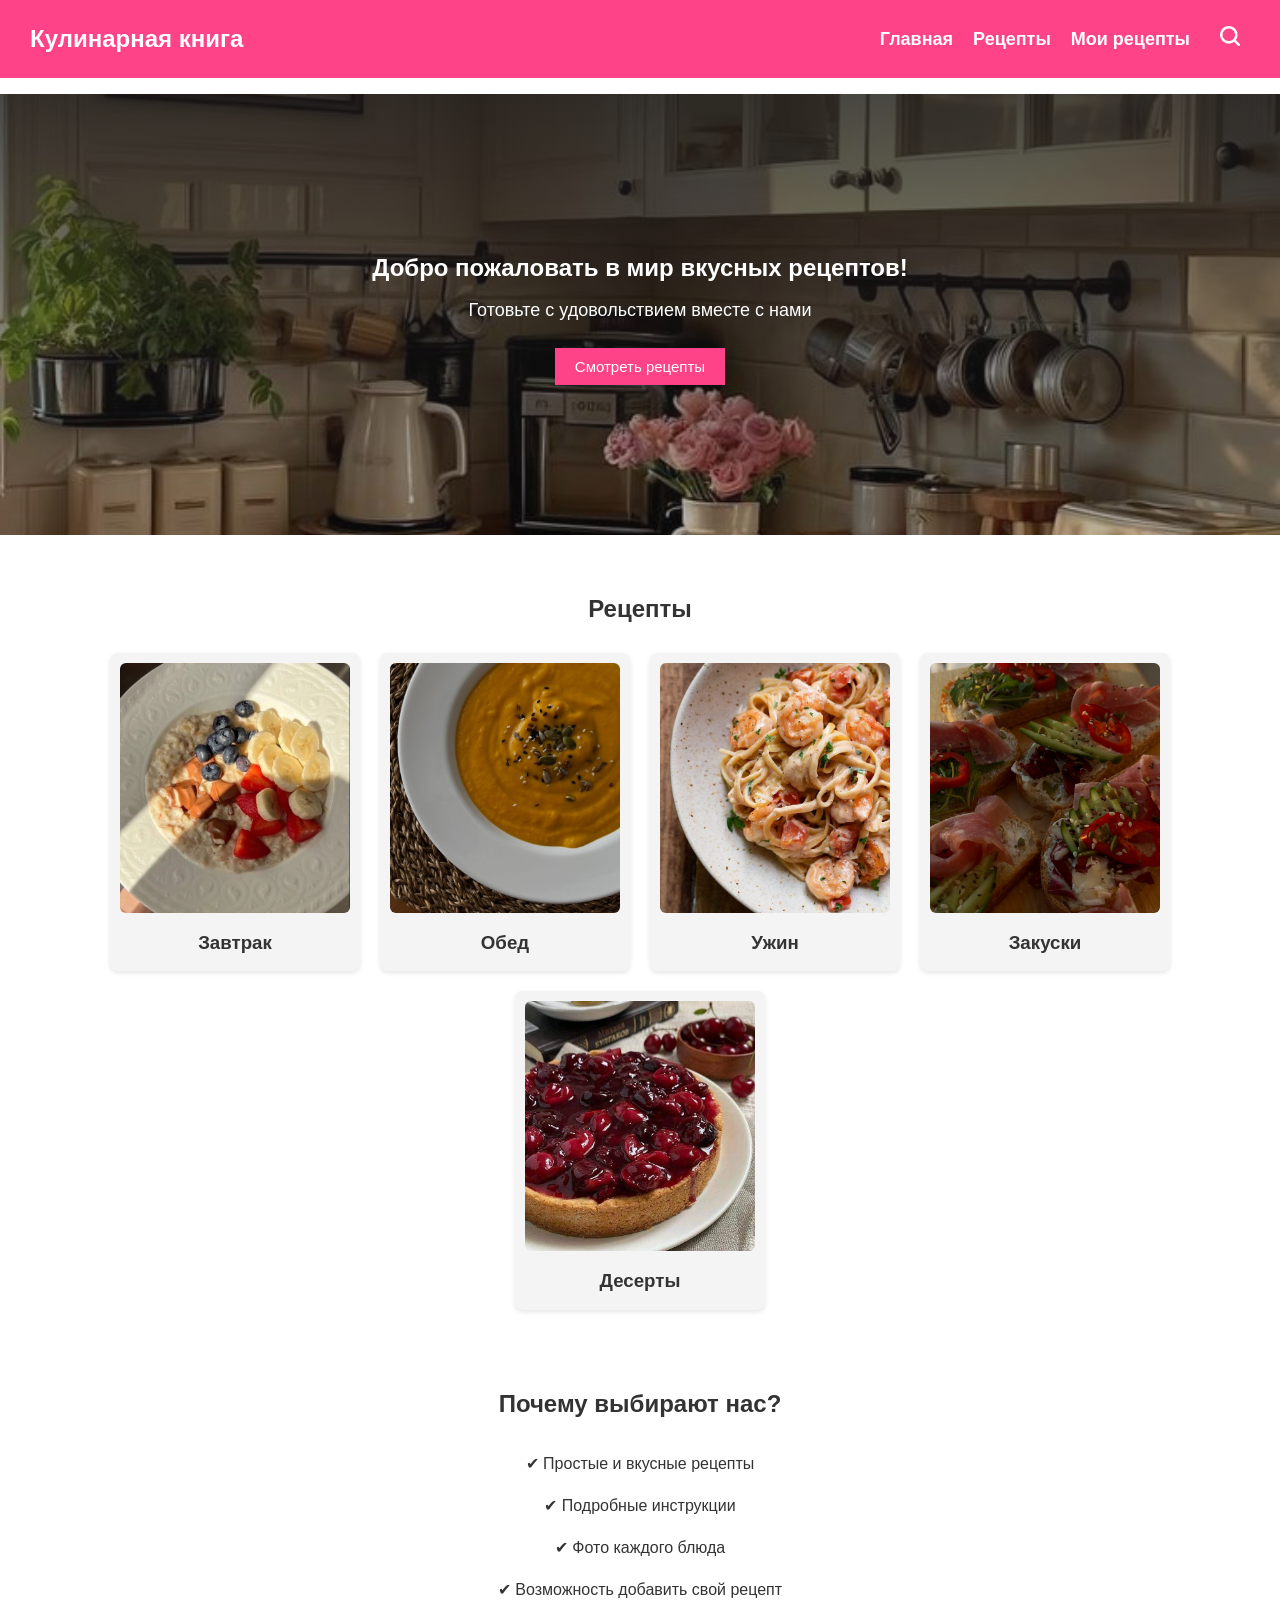
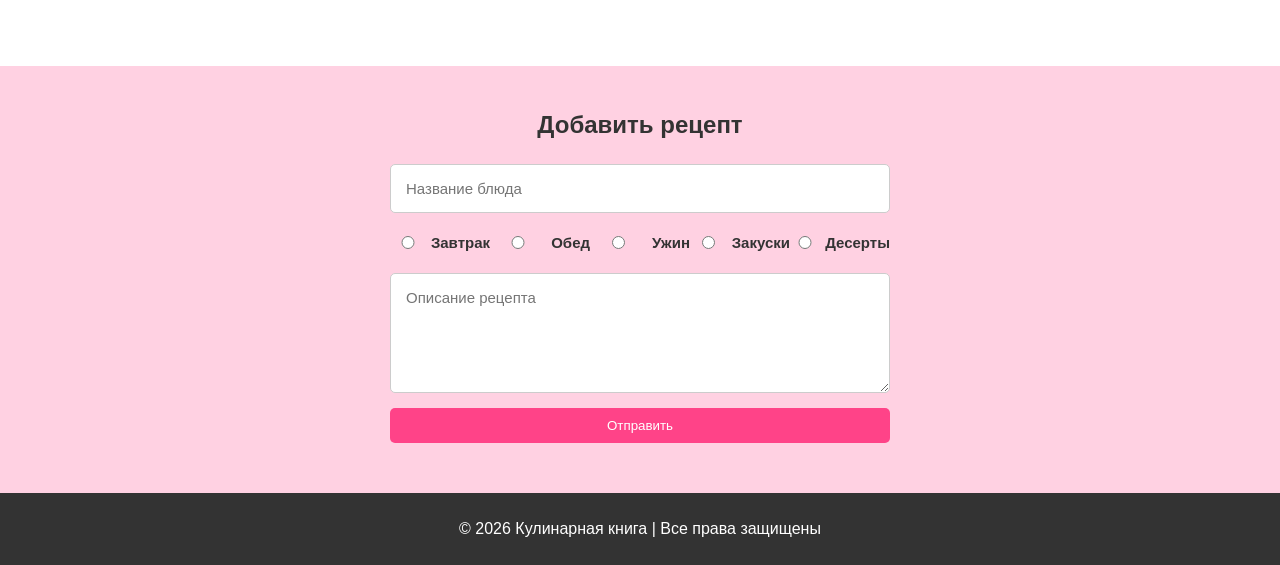
==== index.html @ 4ff07781 "Add files via upload" ====
<!DOCTYPE html>
<html lang="ru">
<head>
    <meta charset="UTF-8">
    <meta name="viewport" content="width=device-width, initial-scale=1.0">
    <title>Кулинарная книга</title>
    <link rel="stylesheet" href="cookbook.css">
</head>
<body>

    <!-- Навигационное меню -->
    <header>
        <nav class="navbar">
            <h1> Кулинарная книга</h1>
            <ul class="menu">
                <li><a href="#">Главная</a></li>
                <li><a href="#">Рецепты</a></li>
                <li><a href="#">Мои рецепты</a></li>
                <li> <button><img src="images/search.png" alt="Поиск" width="20" height="20"></button></li>
            </ul>
        </nav>
    </header>

    <!-- Баннер -->
    <section class="banner">
        <h1>Добро пожаловать в мир вкусных рецептов!</h1>
        <p>Готовьте с удовольствием вместе с нами</p>
        <button>Смотреть рецепты</button>
    </section>

    <!-- Секция контент 1 -->
    <section class="content section1">
        <h2>Рецепты</h2>
        <div class="cards">
            <div class="card">
                <a href="breakfast.html">
                    <img src="images/breakfast.jpg" alt="Завтрак" class="card-img">
                    <h3>Завтрак</h3>
                </a>
            </div>
            <div class="card">
                <a href="lunch.html">
                    <img src="images/lunch.jpg" alt="Обед" class="card-img">
                    <h3>Обед</h3>
                </a>
            </div>
            <div class="card">
                <a href="dinner.html">
                    <img src="images/dinner.jpg" alt="Ужин" class="card-img">
                    <h3>Ужин</h3>
                </a>
            </div>
            <div class="card">
                <a href="snacks.html">
                    <img src="images/snacks.jpg" alt="Закуски" class="card-img">
                    <h3>Закуски</h3>
                </a>
            </div>
            <div class="card">
                <a href="dessert.html">
                    <img src="images/dessert.jpg" alt="Десерты" class="card-img">
                    <h3>Десерты</h3>
                </a>
            </div>
        </div>
    </section>

    <!-- Секция контент 2 -->
    <section class="content section2">
        <h2>Почему выбирают нас?</h2>
        <ul>
            <li>✔ Простые и вкусные рецепты</li>
            <li>✔ Подробные инструкции</li>
            <li>✔ Фото каждого блюда</li>
            <li>✔ Возможность добавить свой рецепт</li>
        </ul>
    </section>

    <!-- Секция с формой -->
    <section class="form-section">
        <h2>Добавить рецепт</h2>
        <form>
            <input type="text" placeholder="Название блюда" required>
            <div class="recipe-type">
                <label><input type="radio" name="type" value="Завтрак" required> Завтрак</label>
                <label><input type="radio" name="type" value="Обед"> Обед</label>
                <label><input type="radio" name="type" value="Ужин"> Ужин</label>
                <label><input type="radio" name="type" value="Закуски"> Закуски</label>
                <label><input type="radio" name="type" value="Десерты"> Десерты</label>
            </div>
            <textarea placeholder="Описание рецепта" required></textarea>
            <button type="submit">Отправить</button>
        </form>
    </section>

    <!-- Подвал -->
    <footer>
        <p>© 2026 Кулинарная книга | Все права защищены</p>
    </footer>

</body>
</html>
---- cookbook.css ----
* {
    margin: 0;
    padding: 0;
    box-sizing: border-box;
    font-family: Arial;
}

body {
    line-height: 2;
    padding-top: 94px;
}

/* Навигация */
.navbar {
    background: #ff4388;
    color: white;
    display: flex;
    justify-content: space-between;
    align-items: center;
    padding: 15px 30px;
    position: fixed;
    top: 0;
    left: 0;
    width: 100%;
    z-index: 1000; 
}

.navbar button {
    background-color: #ff4388;
    border: none;
    padding: 5px 10px;
    border-radius: 4px;
    cursor: pointer;
    
}

.menu {
    list-style: none;
    display: flex;
}

.menu li {
    margin-left: 20px;
    text-align: center;
}

.menu a {
    color: white;
    text-decoration: none;
    font-weight: bold;
    font-size: 18px;   
}

.menu a:hover {
    text-decoration: underline;
}

/* Баннер */
.banner {
    background: 
    linear-gradient(rgba(26, 25, 25, 0.8), rgba(26, 25, 25,0.3)),
    url('images/kitchen.jpg') no-repeat center/cover;
    color: white;
    text-align: center;
    padding: 150px 20px;
}

.banner p {
    font-size: 18px;  
}

.banner button {
    margin-top: 20px;
    padding: 10px 20px;
    background: #ff4388;
    border: none;
    color: white;
    cursor: pointer;
    font-size: 15px;     
}

/* Контент1 */
.content {
    text-align: center;
    color: #333;
}

.content.section1 {
    padding: 50px 20px 20px 20px;
}

.cards {
    display: flex;
    justify-content: center;
    gap: 20px;
    flex-wrap: wrap; /* чтобы на маленьких экранах карточки переносились */
    margin-top: 20px;
}

.card {
    background: #f4f4f4;
    padding: 10px;
    width: 250px; /* ширина карточки */
    border-radius: 8px;
    text-align: center;
    box-shadow: 0 2px 5px rgba(0,0,0,0.1);
}

.card a {
    color: #333;
    text-decoration: none;
    font-weight: bold;
    font-size: 16px; 
    margin: 0;  
}

.card-img {
    width: 100%;
    height: 250px;
    object-fit: cover; 
    border-radius: 6px;
}

/* Контент2 */
.content.section2 {
    padding: 50px 20px 50px 20px;
}

.section2 ul {
    list-style: none;
    margin-top: 20px;
}

.section2 li {
    margin: 10px 0;
}

/* Форма */
.form-section {
    background: #ffd1e2;
    padding: 35px 20px 50px 20px;
    text-align: center;
    color: #333;
}

.form-section h2 {
    margin-bottom: 15px; 
}

form {
    max-width: 500px;
    margin: auto;
    display: flex;
    flex-direction: column;
    gap: 15px; 
}

input, textarea {
    padding: 15px;
    width: 100%;
    font-size: 15px;
    border-radius: 5px;
    border: 1px solid #ccc;
}

textarea {
    height: 120px;          /* высота поля */
    resize: vertical;        /* можно менять размер только по вертикали */
    overflow-y: auto;        /* появляется полоса прокрутки при переполнении */
}

.recipe-type {
    display: flex;
    justify-content: space-between; /* равномерное распределение по ширине */
    gap: 0; /* промежутки можно убрать, если space-between делает их равномерно */
    width: 100%; /* растягиваем на всю ширину формы */
    accent-color: #ff4388;
}

.recipe-type label {
    display: flex;
    align-items: center;
    justify-content: center; /* текст по центру внутри своей области */
    flex: 1;                 /* каждая кнопка занимает одинаковую долю */
    gap: 5px;
    font-size: 15px;
    cursor: pointer;
    font-weight: bold;
}

button[type="submit"] {
    background: #ff4388;
    color: white;
    border: none;
    padding: 10px;
    border-radius: 5px;
    cursor: pointer;
}

/* Подвал */
footer {
    background: #333;
    color: white;
    text-align: center;
    padding: 20px;
}
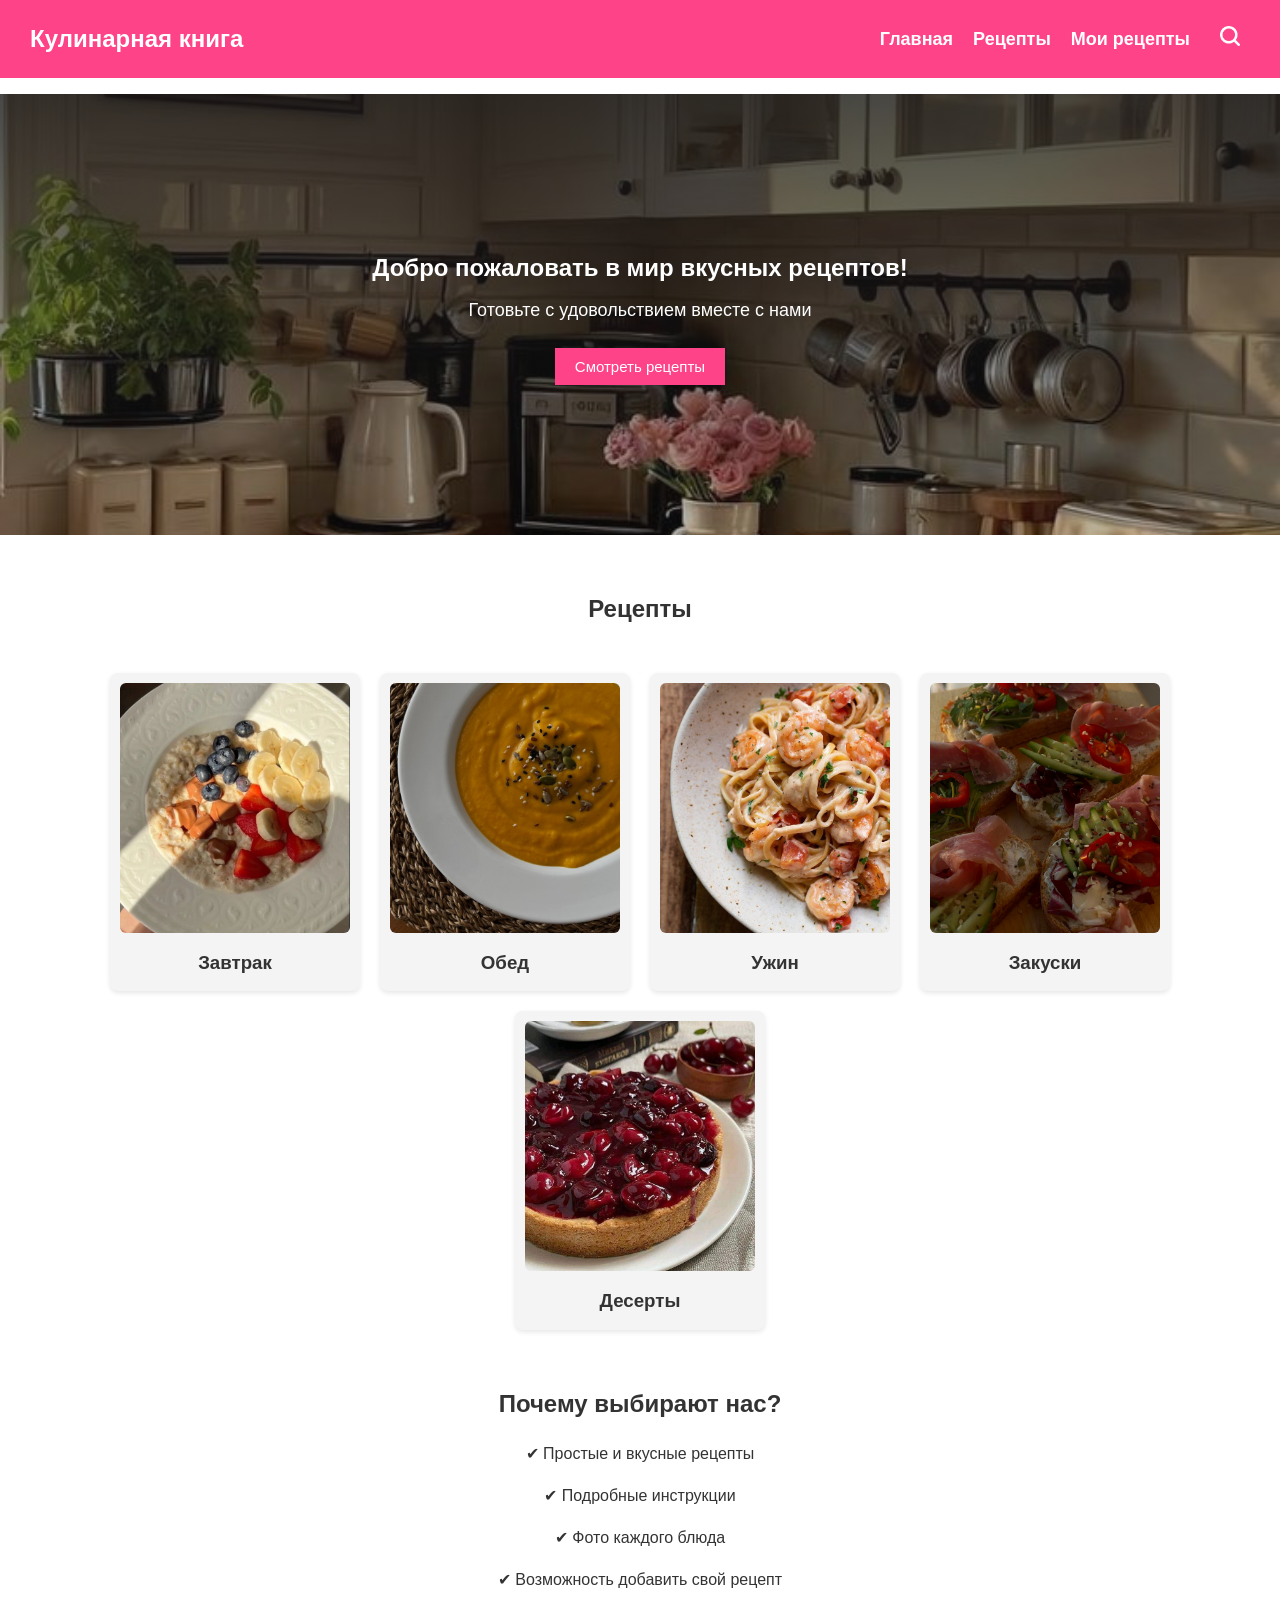
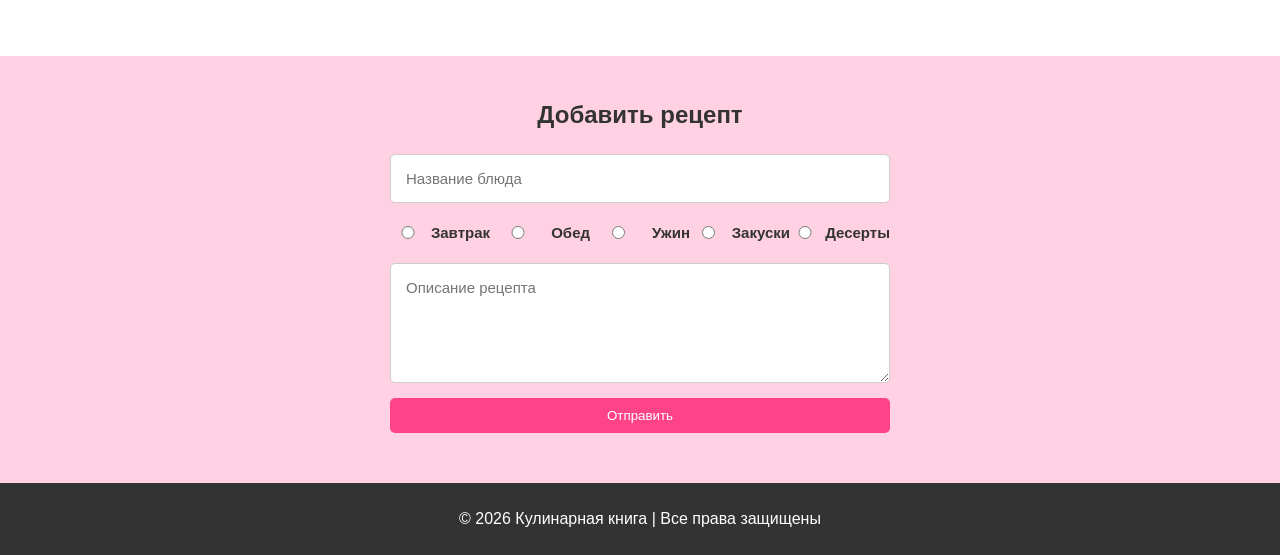
==== commit 09f313e7: "Add files via upload" ====
--- a/index.html
+++ b/index.html
@@ -16,7 +16,7 @@
                 <li><a href="#">Главная</a></li>
                 <li><a href="#">Рецепты</a></li>
                 <li><a href="#">Мои рецепты</a></li>
-                <li> <button><img src="images/search.png" alt="Поиск" width="20" height="20"></button></li>
+                <li><button><img src="images/search.png" alt="Поиск" width="20" height="20"></button></li>
             </ul>
         </nav>
     </header>
--- a/cookbook.css
+++ b/cookbook.css
@@ -20,9 +20,9 @@
     padding: 15px 30px;
     position: fixed;
     top: 0;
-    left: 0;
     width: 100%;
     z-index: 1000; 
+    flex-wrap: wrap;
 }
 
 .navbar button {
@@ -31,7 +31,6 @@
     padding: 5px 10px;
     border-radius: 4px;
     cursor: pointer;
-    
 }
 
 .menu {
@@ -41,7 +40,6 @@
 
 .menu li {
     margin-left: 20px;
-    text-align: center;
 }
 
 .menu a {
@@ -86,21 +84,21 @@
 }
 
 .content.section1 {
-    padding: 50px 20px 20px 20px;
+    padding: 50px 20px 0px 20px;
 }
 
 .cards {
     display: flex;
     justify-content: center;
     gap: 20px;
-    flex-wrap: wrap; /* чтобы на маленьких экранах карточки переносились */
-    margin-top: 20px;
+    flex-wrap: wrap;
+    margin-top: 40px;
 }
 
 .card {
     background: #f4f4f4;
     padding: 10px;
-    width: 250px; /* ширина карточки */
+    width: 250px;
     border-radius: 8px;
     text-align: center;
     box-shadow: 0 2px 5px rgba(0,0,0,0.1);
@@ -111,7 +109,6 @@
     text-decoration: none;
     font-weight: bold;
     font-size: 16px; 
-    margin: 0;  
 }
 
 .card-img {
@@ -128,11 +125,11 @@
 
 .section2 ul {
     list-style: none;
-    margin-top: 20px;
+    margin-top: 0px;
 }
 
 .section2 li {
-    margin: 10px 0;
+    margin: 10px;  
 }
 
 /* Форма */
@@ -164,24 +161,23 @@
 }
 
 textarea {
-    height: 120px;          /* высота поля */
-    resize: vertical;        /* можно менять размер только по вертикали */
-    overflow-y: auto;        /* появляется полоса прокрутки при переполнении */
+    height: 120px;          
+    resize: vertical;        
+    overflow-y: auto;
 }
 
 .recipe-type {
     display: flex;
-    justify-content: space-between; /* равномерное распределение по ширине */
-    gap: 0; /* промежутки можно убрать, если space-between делает их равномерно */
-    width: 100%; /* растягиваем на всю ширину формы */
+    justify-content: space-between; 
+    width: 100%;
     accent-color: #ff4388;
 }
 
 .recipe-type label {
     display: flex;
     align-items: center;
-    justify-content: center; /* текст по центру внутри своей области */
-    flex: 1;                 /* каждая кнопка занимает одинаковую долю */
+    justify-content: center; 
+    flex: 1;                
     gap: 5px;
     font-size: 15px;
     cursor: pointer;
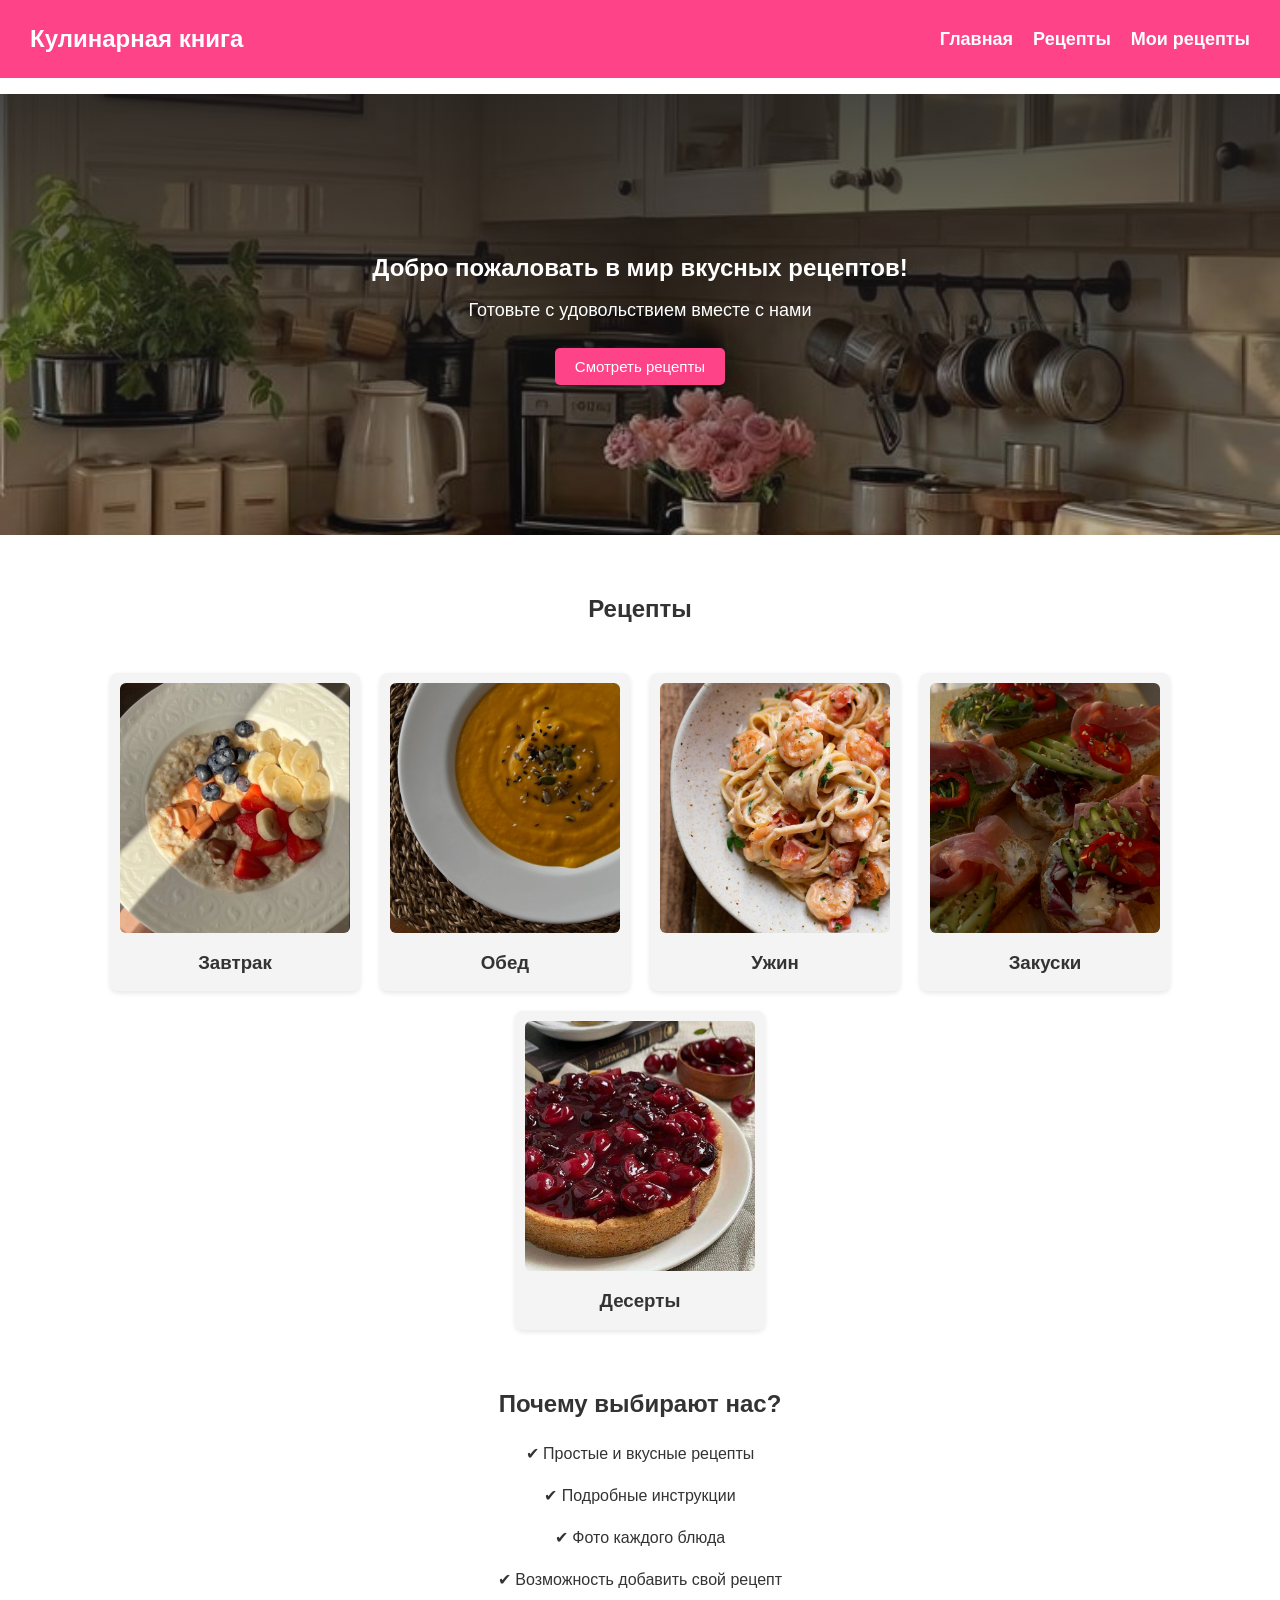
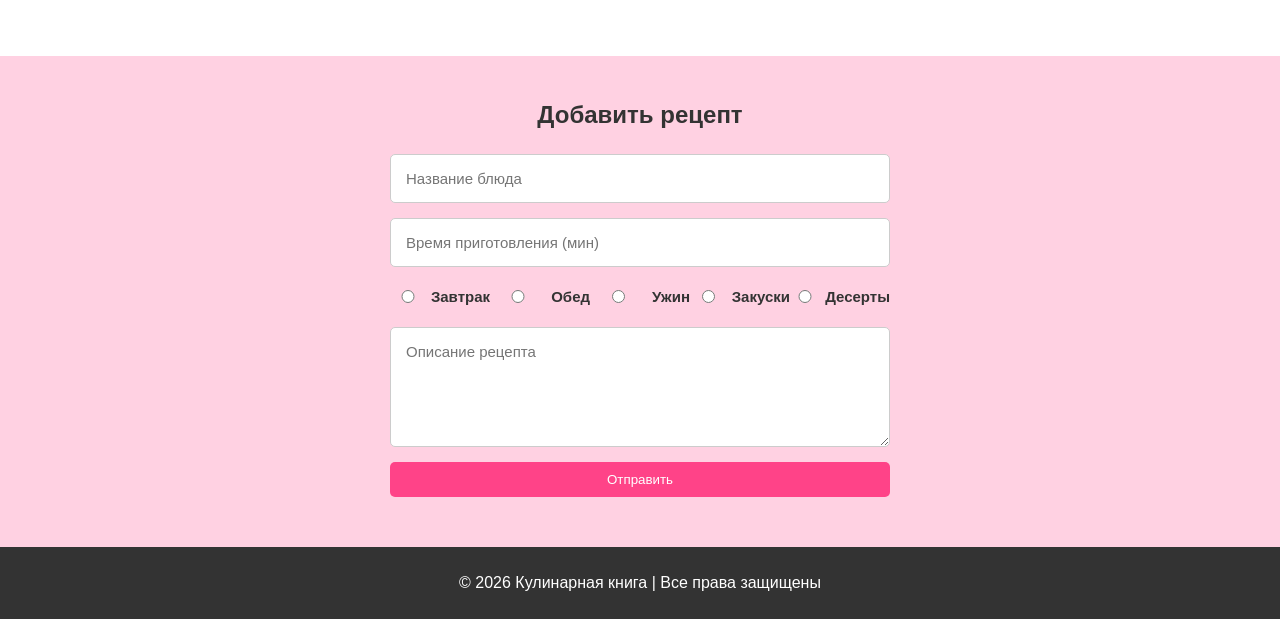
==== commit b323a59c: "Add files via upload" ====
--- a/index.html
+++ b/index.html
@@ -8,56 +8,55 @@
 </head>
 <body>
 
-    <!-- Навигационное меню -->
     <header>
         <nav class="navbar">
             <h1> Кулинарная книга</h1>
             <ul class="menu">
-                <li><a href="#">Главная</a></li>
-                <li><a href="#">Рецепты</a></li>
-                <li><a href="#">Мои рецепты</a></li>
-                <li><button><img src="images/search.png" alt="Поиск" width="20" height="20"></button></li>
+                <li><a href="index.html">Главная</a></li>
+                <li><a href="recipes.html">Рецепты</a></li>
+                <li><a href="myrecipes.html">Мои рецепты</a></li>
             </ul>
         </nav>
     </header>
 
-    <!-- Баннер -->
     <section class="banner">
         <h1>Добро пожаловать в мир вкусных рецептов!</h1>
         <p>Готовьте с удовольствием вместе с нами</p>
-        <button>Смотреть рецепты</button>
+        <a href="recipes.html">
+            <button>Смотреть рецепты</button>
+        </a>
+          
     </section>
 
-    <!-- Секция контент 1 -->
     <section class="content section1">
         <h2>Рецепты</h2>
         <div class="cards">
             <div class="card">
-                <a href="breakfast.html">
+                <a href="recipes.html?category=breakfast">
                     <img src="images/breakfast.jpg" alt="Завтрак" class="card-img">
                     <h3>Завтрак</h3>
                 </a>
             </div>
             <div class="card">
-                <a href="lunch.html">
+                <a href="recipes.html?category=lunch">
                     <img src="images/lunch.jpg" alt="Обед" class="card-img">
                     <h3>Обед</h3>
                 </a>
             </div>
             <div class="card">
-                <a href="dinner.html">
+                <a href="recipes.html?category=dinner">
                     <img src="images/dinner.jpg" alt="Ужин" class="card-img">
                     <h3>Ужин</h3>
                 </a>
             </div>
             <div class="card">
-                <a href="snacks.html">
+                <a href="recipes.html?category=snack">
                     <img src="images/snacks.jpg" alt="Закуски" class="card-img">
                     <h3>Закуски</h3>
                 </a>
             </div>
             <div class="card">
-                <a href="dessert.html">
+                <a href="recipes.html?category=dessert">
                     <img src="images/dessert.jpg" alt="Десерты" class="card-img">
                     <h3>Десерты</h3>
                 </a>
@@ -65,7 +64,6 @@
         </div>
     </section>
 
-    <!-- Секция контент 2 -->
     <section class="content section2">
         <h2>Почему выбирают нас?</h2>
         <ul>
@@ -76,27 +74,28 @@
         </ul>
     </section>
 
-    <!-- Секция с формой -->
     <section class="form-section">
         <h2>Добавить рецепт</h2>
-        <form>
-            <input type="text" placeholder="Название блюда" required>
+        <form id="formSection">
+            <input type="text" id = "title" placeholder="Название блюда">
+            <input type="number" id="time" min="0" max="250" placeholder="Время приготовления (мин)">
             <div class="recipe-type">
-                <label><input type="radio" name="type" value="Завтрак" required> Завтрак</label>
+                <label><input type="radio" name="type" value="Завтрак"> Завтрак</label>
                 <label><input type="radio" name="type" value="Обед"> Обед</label>
                 <label><input type="radio" name="type" value="Ужин"> Ужин</label>
                 <label><input type="radio" name="type" value="Закуски"> Закуски</label>
                 <label><input type="radio" name="type" value="Десерты"> Десерты</label>
             </div>
-            <textarea placeholder="Описание рецепта" required></textarea>
+            <textarea id = "description" placeholder="Описание рецепта"></textarea>
             <button type="submit">Отправить</button>
         </form>
     </section>
 
-    <!-- Подвал -->
     <footer>
         <p>© 2026 Кулинарная книга | Все права защищены</p>
     </footer>
 
+    <script src="cookbook.js"></script>
+
 </body>
 </html>
--- a/cookbook.css
+++ b/cookbook.css
@@ -5,9 +5,20 @@
     font-family: Arial;
 }
 
+html {
+    height: 100%;
+}
+
 body {
     line-height: 2;
     padding-top: 94px;
+    min-height: 100vh;
+    display: flex;
+    flex-direction: column;
+}
+
+main {
+    flex: 1;
 }
 
 /* Навигация */
@@ -25,14 +36,6 @@
     flex-wrap: wrap;
 }
 
-.navbar button {
-    background-color: #ff4388;
-    border: none;
-    padding: 5px 10px;
-    border-radius: 4px;
-    cursor: pointer;
-}
-
 .menu {
     list-style: none;
     display: flex;
@@ -74,7 +77,16 @@
     border: none;
     color: white;
     cursor: pointer;
-    font-size: 15px;     
+    font-size: 15px;   
+    border-radius: 5px;
+    transition: all 0.2s;  
+}
+
+.banner button:hover {
+    background: #fee2ed;
+    color: #333;
+    transform: translateY(-2px);
+    box-shadow: 0 12px 22px rgba(0, 0, 0, 0.5);
 }
 
 /* Контент1 */
@@ -102,6 +114,7 @@
     border-radius: 8px;
     text-align: center;
     box-shadow: 0 2px 5px rgba(0,0,0,0.1);
+    transition: transform 0.25s;
 }
 
 .card a {
@@ -118,6 +131,12 @@
     border-radius: 6px;
 }
 
+.card:hover {
+    
+    transform: translateY(-2px);
+    box-shadow: 0 12px 22px rgba(255, 67, 136, 0.3);
+}
+
 /* Контент2 */
 .content.section2 {
     padding: 50px 20px 50px 20px;
@@ -125,7 +144,6 @@
 
 .section2 ul {
     list-style: none;
-    margin-top: 0px;
 }
 
 .section2 li {
@@ -191,6 +209,14 @@
     padding: 10px;
     border-radius: 5px;
     cursor: pointer;
+    transition: all 0.2s;
+}
+
+button[type="submit"]:hover {
+    background: #333;
+    color: #fee2ed;
+    transform: translateY(-2px);
+    box-shadow: 0 12px 22px rgba(0, 0, 0, 0.25);
 }
 
 /* Подвал */
